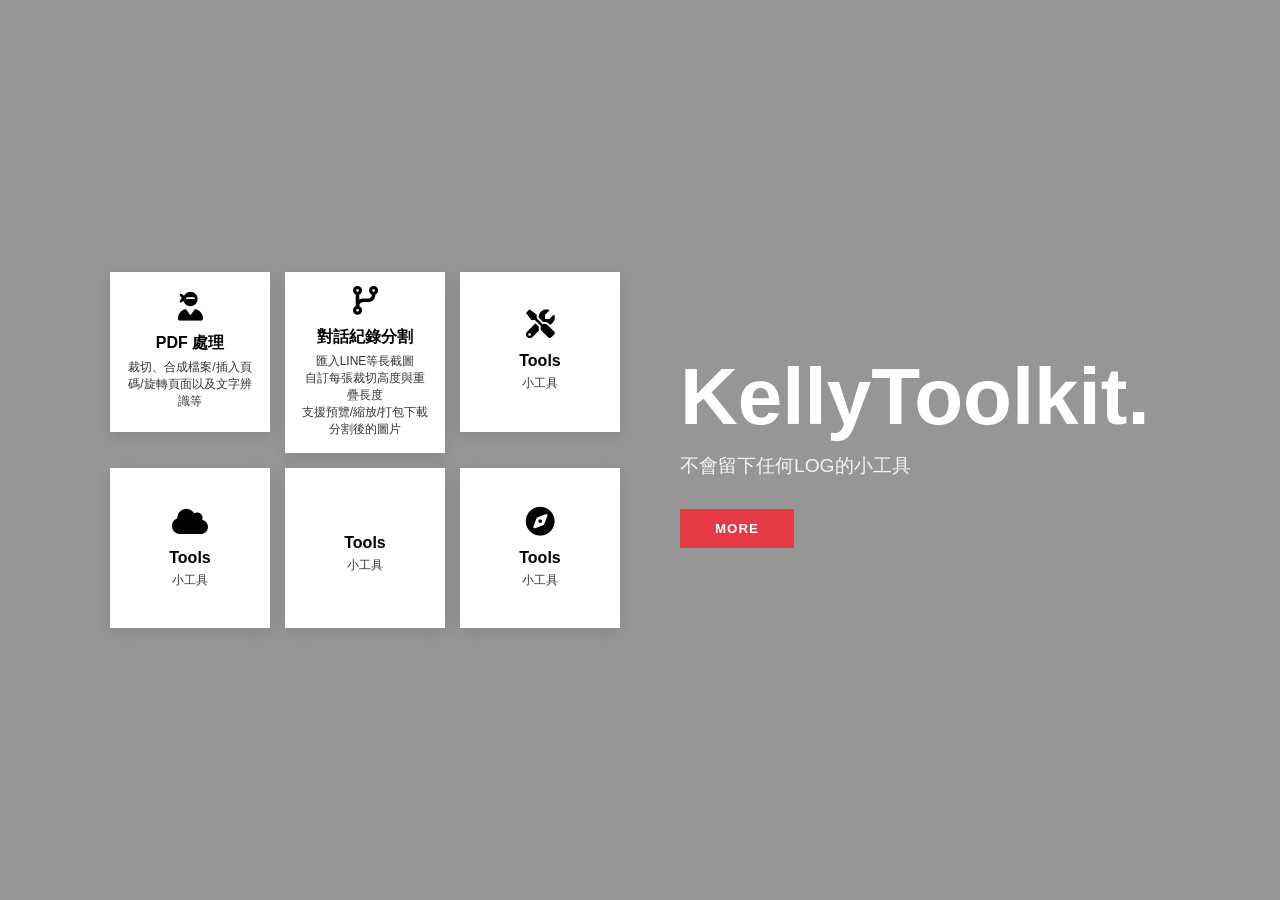
==== index.html @ 1259a44a "Update index.html" ====
<!DOCTYPE html>
<html lang="zh-TW">
<head>
    <meta charset="UTF-8">
    <meta name="viewport" content="width=device-width, initial-scale=1.0">
    <title>Personal Hub | Minimalist</title>
    <link rel="stylesheet" href="style.css">
    <link rel="stylesheet" href="https://cdnjs.cloudflare.com/ajax/libs/font-awesome/6.0.0/css/all.min.css">
</head>
<body>

    <header class="hero">
        <div class="overlay"></div>
        <div class="container hero-content">
            <div class="grid-container">
                <div class="card">
                    <i class="fa-solid fa-user-ninja"></i>
                    <h3>PDF 處理</h3>
                    <p>裁切、合成檔案/插入頁碼/旋轉頁面以及文字辨識等<p>
                </div>
                <div class="card">
                    <i class="fa-solid fa-code-branch"></i>
                    <h3>對話紀錄分割</h3>
                    <p>匯入LINE等長截圖<br>自訂每張裁切高度與重疊長度<br>支援預覽/縮放/打包下載分割後的圖片</p>
                </div>
                <div class="card">
                    <i class="fa-solid fa-screwdriver-wrench"></i>
                    <h3>Tools</h3>
                    <p>小工具</p>
                </div>
                <div class="card">
                    <i class="fa-solid fa-cloud"></i>
                    <h3>Tools</h3>
                    <p>小工具</p>
                </div>
                <div class="card">
                    <i class="fa-solid fa-shield-halved"></i>
                    <h3>Tools</h3>
                    <p>小工具</p>
                </div>
                <div class="card">
                    <i class="fa-solid fa-compass"></i>
                    <h3>Tools</h3>
                    <p>小工具</p>
                </div>
            </div>

            <div class="hero-text">
                <h1>KellyToolkit.</h1>
                <p>不會留下任何LOG的小工具</p>
                <button class="btn-main">MORE</button>
            </div>
        </div>
    </header>

</body>
</html>
---- style.css ----
:root {
    --primary-red: #e63946; /* 類似圖片中的主色調 */
    --dark-bg: #1a1a1a;
    --card-white: #ffffff;
    --text-main: #333;
    --text-light: #f1f1f1;
}

* {
    margin: 0;
    padding: 0;
    box-sizing: border-box;
    font-family: 'Inter', -apple-system, sans-serif;
}

body {
    background-color: #f9f9f9;
}

/* 導航列 */
.navbar {
    background-color: var(--primary-red);
    height: 60px;
    display: flex;
    align-items: center;
    position: fixed;
    width: 100%;
    z-index: 1000;
}

.nav-content {
    display: flex;
    justify-content: space-between;
    width: 100%;
    max-width: 1100px;
    margin: 0 auto;
    padding: 0 20px;
    color: white;
}

.nav-links {
    display: flex;
    list-style: none;
}

.nav-links li { margin-left: 25px; }
.nav-links a { 
    color: white; 
    text-decoration: none; 
    font-size: 0.9rem;
    font-weight: 500;
}

/* Hero 區域與背景 */
.hero {
    height: 100vh;
    background: url('https://images.unsplash.com/photo-1510511459019-5dee667ff88b?auto=format&fit=crop&q=80&w=2070') center/cover;
    position: relative;
    display: flex;
    align-items: center;
}

.overlay {
    position: absolute;
    top: 0; left: 0;
    width: 100%; height: 100%;
    background: rgba(0, 0, 0, 0.4); /* 讓背景模糊且壓深 */
}

.container {
    position: relative;
    z-index: 2;
    max-width: 1100px;
    margin: 0 auto;
    width: 100%;
    padding: 0 20px;
}

/* 九宮格佈局 */
.hero-content {
    display: flex;
    align-items: center;
    justify-content: space-between;
    flex-wrap: wrap;
}

.grid-container {
    display: grid;
    grid-template-columns: repeat(3, 160px); /* 固定方塊大小 */
    gap: 15px;
}

/* 白色方塊設計 */
.card {
    background: var(--card-white);
    aspect-ratio: 1 / 1;
    display: flex;
    flex-direction: column;
    align-items: center;
    justify-content: center;
    text-align: center;
    padding: 15px;
    transition: 0.3s ease;
    cursor: pointer;
    box-shadow: 0 4px 15px rgba(0,0,0,0.1);
}

.card:hover {
    transform: translateY(-5px);
    background: var(--primary-red);
    color: white;
}

.card i {
    font-size: 1.8rem;
    margin-bottom: 12px;
}

.card h3 {
    font-size: 1rem;
    font-weight: 700;
    margin-bottom: 5px;
}

.card p {
    font-size: 0.75rem;
    opacity: 0.8;
}

/* 右側文字 */
.hero-text {
    flex: 1;
    color: white;
    padding-left: 60px;
}

.hero-text h1 {
    font-size: 5rem;
    font-weight: 900;
    margin-bottom: 10px;
}

.hero-text p {
    font-size: 1.2rem;
    margin-bottom: 30px;
    opacity: 0.9;
}

.btn-main {
    background: var(--primary-red);
    color: white;
    border: none;
    padding: 12px 35px;
    font-weight: bold;
    text-transform: uppercase;
    letter-spacing: 1px;
    cursor: pointer;
}

/* 手機版調整 */
@media (max-width: 900px) {
    .hero-content { flex-direction: column-reverse; text-align: center; }
    .hero-text { padding: 0; margin-bottom: 40px; }
    .hero-text h1 { font-size: 3.5rem; }
    .grid-container { grid-template-columns: repeat(2, 150px); }
}
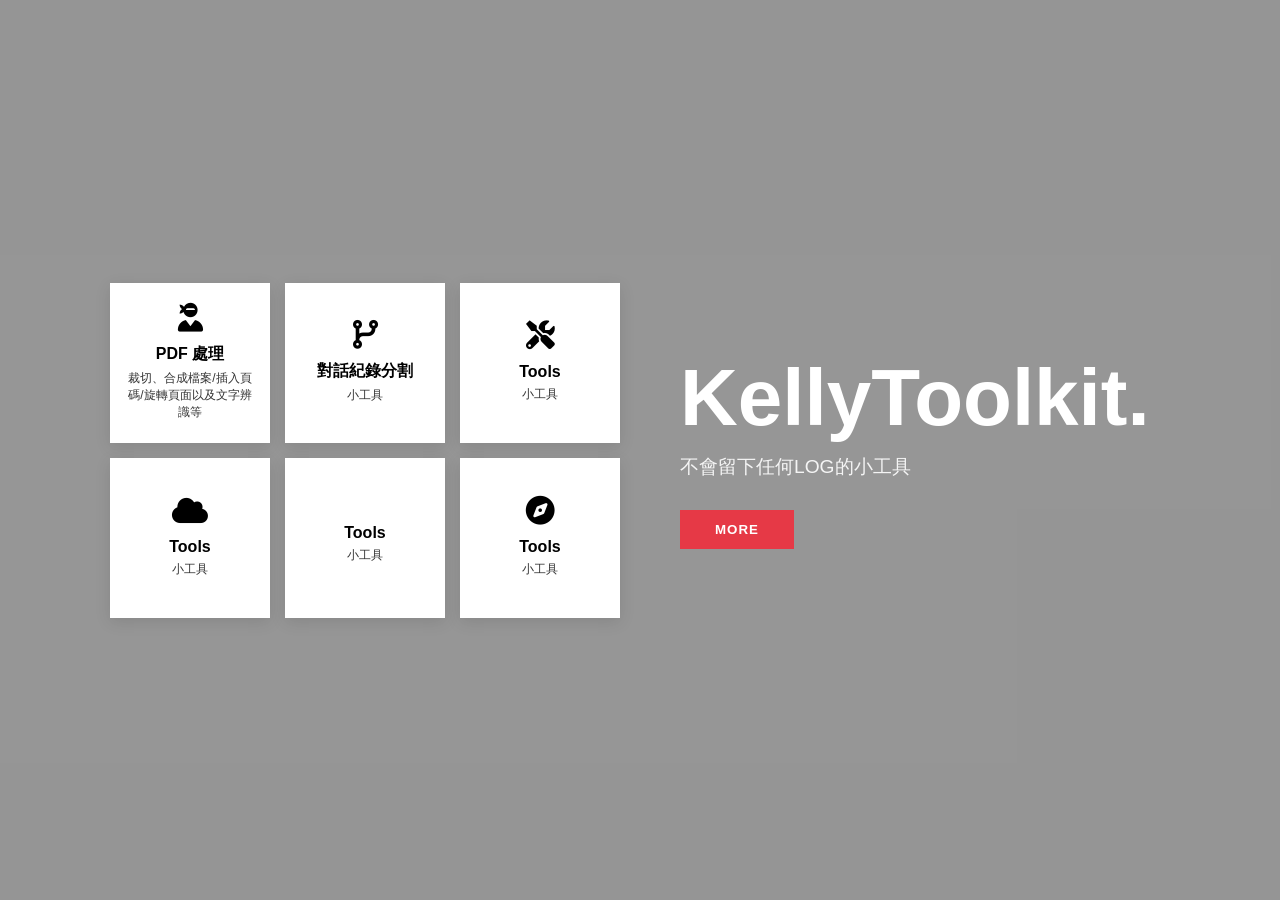
==== commit 9b5e6592: "Update index.html" ====
--- a/index.html
+++ b/index.html
@@ -3,7 +3,7 @@
 <head>
     <meta charset="UTF-8">
     <meta name="viewport" content="width=device-width, initial-scale=1.0">
-    <title>Personal Hub | Minimalist</title>
+    <title>Kelly Toolkit | Minimalist</title>
     <link rel="stylesheet" href="style.css">
     <link rel="stylesheet" href="https://cdnjs.cloudflare.com/ajax/libs/font-awesome/6.0.0/css/all.min.css">
 </head>
@@ -21,7 +21,7 @@
                 <div class="card">
                     <i class="fa-solid fa-code-branch"></i>
                     <h3>對話紀錄分割</h3>
-                    <p>匯入LINE等長截圖<br>自訂每張裁切高度與重疊長度<br>支援預覽/縮放/打包下載分割後的圖片</p>
+                    <p>小工具</p>
                 </div>
                 <div class="card">
                     <i class="fa-solid fa-screwdriver-wrench"></i>
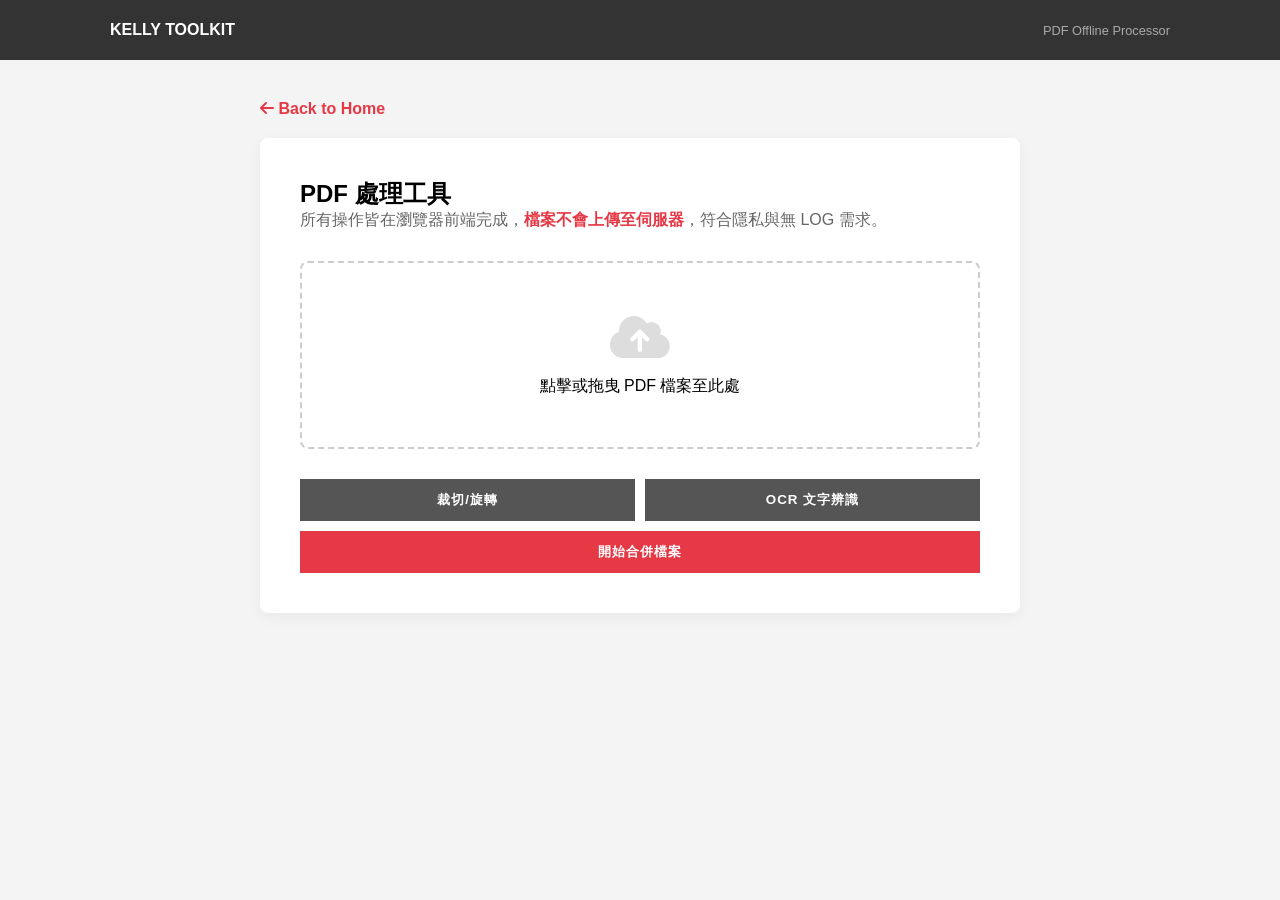
==== commit c663e9be: "Update index.html" ====
--- a/index.html
+++ b/index.html
@@ -3,55 +3,76 @@
 <head>
     <meta charset="UTF-8">
     <meta name="viewport" content="width=device-width, initial-scale=1.0">
-    <title>Kelly Toolkit | Minimalist</title>
+    <title>PDF Toolkit | KellyToolkit</title>
     <link rel="stylesheet" href="style.css">
     <link rel="stylesheet" href="https://cdnjs.cloudflare.com/ajax/libs/font-awesome/6.0.0/css/all.min.css">
+    <style>
+        /* PDF 頁面專屬微調 */
+        .pdf-container {
+            padding-top: 100px;
+            min-height: 100vh;
+            background: #f4f4f4;
+        }
+        .back-btn {
+            display: inline-block;
+            margin-bottom: 20px;
+            color: #e63946;
+            text-decoration: none;
+            font-weight: bold;
+        }
+        .tool-section {
+            background: white;
+            padding: 40px;
+            border-radius: 8px;
+            box-shadow: 0 4px 15px rgba(0,0,0,0.05);
+        }
+        .upload-area {
+            border: 2px dashed #ccc;
+            padding: 50px;
+            text-align: center;
+            border-radius: 8px;
+            margin-top: 20px;
+            transition: 0.3s;
+            cursor: pointer;
+        }
+        .upload-area:hover {
+            border-color: #e63946;
+            background: #fff5f5;
+        }
+    </style>
 </head>
 <body>
 
-    <header class="hero">
-        <div class="overlay"></div>
-        <div class="container hero-content">
-            <div class="grid-container">
-                <div class="card">
-                    <i class="fa-solid fa-user-ninja"></i>
-                    <h3>PDF 處理</h3>
-                    <p>裁切、合成檔案/插入頁碼/旋轉頁面以及文字辨識等<p>
+    <nav class="navbar" style="background: #333;"> <div class="container" style="display: flex; justify-content: space-between; align-items: center; height: 60px; padding: 0 20px;">
+            <a href="index.html" style="color: white; text-decoration: none; font-weight: bold;">KELLY TOOLKIT</a>
+            <span style="color: #aaa; font-size: 0.8rem;">PDF Offline Processor</span>
+        </div>
+    </nav>
+
+    <main class="pdf-container">
+        <div class="container" style="max-width: 800px; margin: 0 auto; padding: 0 20px;">
+            <a href="index.html" class="back-btn"><i class="fa-solid fa-arrow-left"></i> Back to Home</a>
+            
+            <section class="tool-section">
+                <h1>PDF 處理工具</h1>
+                <p style="color: #666; margin-bottom: 30px;">
+                    所有操作皆在瀏覽器前端完成，<strong style="color: #e63946;">檔案不會上傳至伺服器</strong>，符合隱私與無 LOG 需求。
+                </p>
+
+                <div class="upload-area">
+                    <i class="fa-solid fa-cloud-arrow-up" style="font-size: 3rem; color: #ddd; margin-bottom: 15px;"></i>
+                    <p>點擊或拖曳 PDF 檔案至此處</p>
+                    <input type="file" style="display: none;" id="pdfUpload">
                 </div>
-                <div class="card">
-                    <i class="fa-solid fa-code-branch"></i>
-                    <h3>對話紀錄分割</h3>
-                    <p>小工具</p>
+
+                <div style="margin-top: 30px; display: grid; grid-template-columns: 1fr 1fr; gap: 10px;">
+                    <button class="btn-main" style="background: #555; width: 100%;">裁切/旋轉</button>
+                    <button class="btn-main" style="background: #555; width: 100%;">OCR 文字辨識</button>
+                    <button class="btn-main" style="width: 100%; grid-column: span 2;">開始合併檔案</button>
                 </div>
-                <div class="card">
-                    <i class="fa-solid fa-screwdriver-wrench"></i>
-                    <h3>Tools</h3>
-                    <p>小工具</p>
-                </div>
-                <div class="card">
-                    <i class="fa-solid fa-cloud"></i>
-                    <h3>Tools</h3>
-                    <p>小工具</p>
-                </div>
-                <div class="card">
-                    <i class="fa-solid fa-shield-halved"></i>
-                    <h3>Tools</h3>
-                    <p>小工具</p>
-                </div>
-                <div class="card">
-                    <i class="fa-solid fa-compass"></i>
-                    <h3>Tools</h3>
-                    <p>小工具</p>
-                </div>
-            </div>
-
-            <div class="hero-text">
-                <h1>KellyToolkit.</h1>
-                <p>不會留下任何LOG的小工具</p>
-                <button class="btn-main">MORE</button>
-            </div>
+            </section>
         </div>
-    </header>
+    </main>
 
 </body>
 </html>
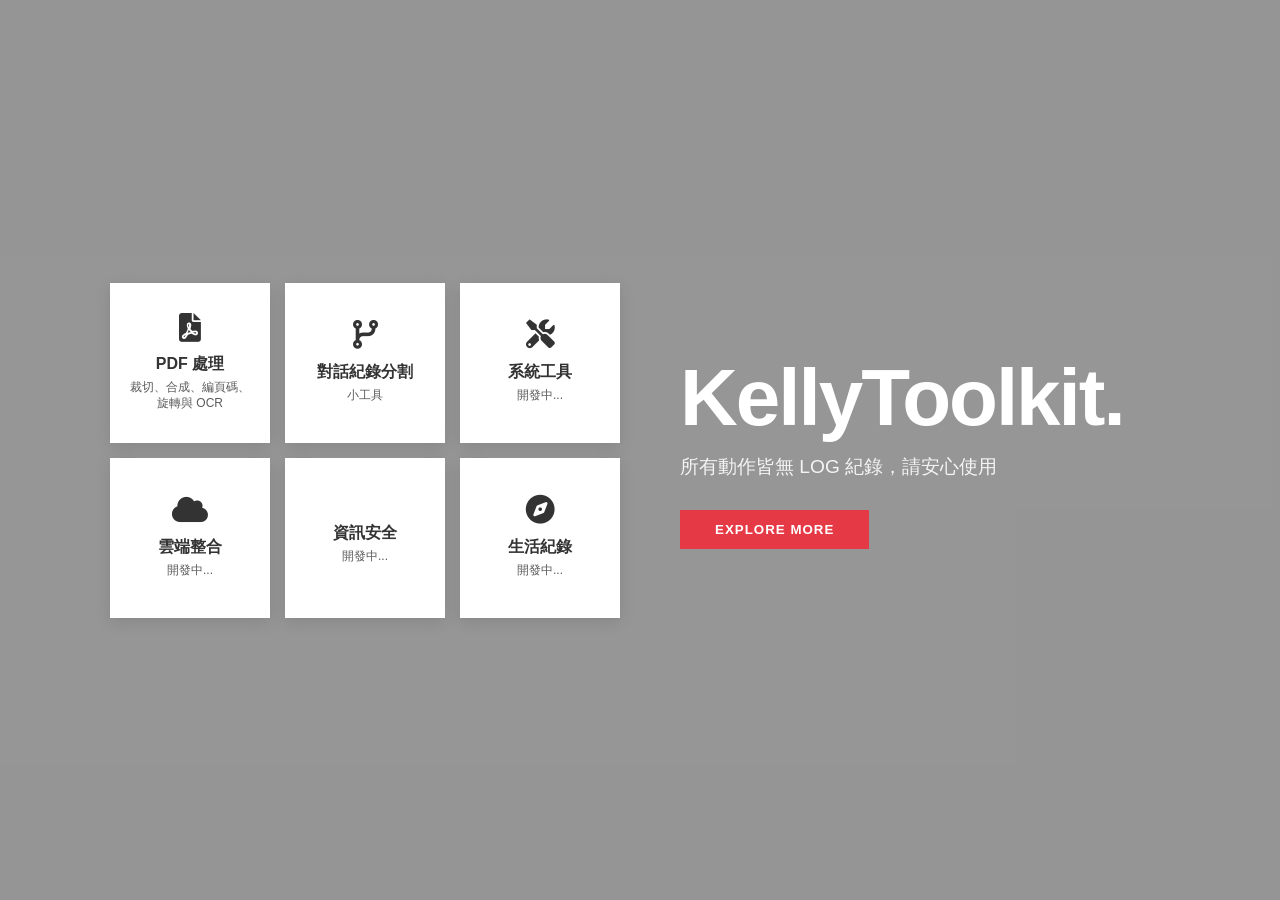
==== commit 9e7099d1: "Update index.html" ====
--- a/index.html
+++ b/index.html
@@ -3,76 +3,60 @@
 <head>
     <meta charset="UTF-8">
     <meta name="viewport" content="width=device-width, initial-scale=1.0">
-    <title>PDF Toolkit | KellyToolkit</title>
+    <title>Kelly Toolkit | Minimalist</title>
     <link rel="stylesheet" href="style.css">
     <link rel="stylesheet" href="https://cdnjs.cloudflare.com/ajax/libs/font-awesome/6.0.0/css/all.min.css">
-    <style>
-        /* PDF 頁面專屬微調 */
-        .pdf-container {
-            padding-top: 100px;
-            min-height: 100vh;
-            background: #f4f4f4;
-        }
-        .back-btn {
-            display: inline-block;
-            margin-bottom: 20px;
-            color: #e63946;
-            text-decoration: none;
-            font-weight: bold;
-        }
-        .tool-section {
-            background: white;
-            padding: 40px;
-            border-radius: 8px;
-            box-shadow: 0 4px 15px rgba(0,0,0,0.05);
-        }
-        .upload-area {
-            border: 2px dashed #ccc;
-            padding: 50px;
-            text-align: center;
-            border-radius: 8px;
-            margin-top: 20px;
-            transition: 0.3s;
-            cursor: pointer;
-        }
-        .upload-area:hover {
-            border-color: #e63946;
-            background: #fff5f5;
-        }
-    </style>
 </head>
 <body>
 
-    <nav class="navbar" style="background: #333;"> <div class="container" style="display: flex; justify-content: space-between; align-items: center; height: 60px; padding: 0 20px;">
-            <a href="index.html" style="color: white; text-decoration: none; font-weight: bold;">KELLY TOOLKIT</a>
-            <span style="color: #aaa; font-size: 0.8rem;">PDF Offline Processor</span>
-        </div>
-    </nav>
-
-    <main class="pdf-container">
-        <div class="container" style="max-width: 800px; margin: 0 auto; padding: 0 20px;">
-            <a href="index.html" class="back-btn"><i class="fa-solid fa-arrow-left"></i> Back to Home</a>
-            
-            <section class="tool-section">
-                <h1>PDF 處理工具</h1>
-                <p style="color: #666; margin-bottom: 30px;">
-                    所有操作皆在瀏覽器前端完成，<strong style="color: #e63946;">檔案不會上傳至伺服器</strong>，符合隱私與無 LOG 需求。
-                </p>
-
-                <div class="upload-area">
-                    <i class="fa-solid fa-cloud-arrow-up" style="font-size: 3rem; color: #ddd; margin-bottom: 15px;"></i>
-                    <p>點擊或拖曳 PDF 檔案至此處</p>
-                    <input type="file" style="display: none;" id="pdfUpload">
+    <header class="hero">
+        <div class="overlay"></div>
+        <div class="container hero-content">
+            <div class="grid-container">
+                <a href="pdf.html" class="card">
+                    <i class="fa-solid fa-file-pdf"></i>
+                    <h3>PDF 處理</h3>
+                    <p>裁切、合成、編頁碼、旋轉與 OCR</p>
+                </a>
+                
+                <div class="card">
+                    <i class="fa-solid fa-code-branch"></i>
+                    <h3>對話紀錄分割</h3>
+                    <p>小工具</p>
+                </div>
+                
+                <div class="card">
+                    <i class="fa-solid fa-screwdriver-wrench"></i>
+                    <h3>系統工具</h3>
+                    <p>開發中...</p>
                 </div>
 
-                <div style="margin-top: 30px; display: grid; grid-template-columns: 1fr 1fr; gap: 10px;">
-                    <button class="btn-main" style="background: #555; width: 100%;">裁切/旋轉</button>
-                    <button class="btn-main" style="background: #555; width: 100%;">OCR 文字辨識</button>
-                    <button class="btn-main" style="width: 100%; grid-column: span 2;">開始合併檔案</button>
+                <div class="card">
+                    <i class="fa-solid fa-cloud"></i>
+                    <h3>雲端整合</h3>
+                    <p>開發中...</p>
                 </div>
-            </section>
+
+                <div class="card">
+                    <i class="fa-solid fa-shield-halved"></i>
+                    <h3>資訊安全</h3>
+                    <p>開發中...</p>
+                </div>
+
+                <div class="card">
+                    <i class="fa-solid fa-compass"></i>
+                    <h3>生活紀錄</h3>
+                    <p>開發中...</p>
+                </div>
+            </div>
+
+            <div class="hero-text">
+                <h1>KellyToolkit.</h1>
+                <p>所有動作皆無 LOG 紀錄，請安心使用</p>
+                <button class="btn-main">EXPLORE MORE</button>
+            </div>
         </div>
-    </main>
+    </header>
 
 </body>
 </html>
--- a/style.css
+++ b/style.css
@@ -1,166 +1,437 @@
 :root {
-    --primary-red: #e63946; /* 類似圖片中的主色調 */
+
+    --primary-red: #e63946; 
+
     --dark-bg: #1a1a1a;
+
     --card-white: #ffffff;
+
     --text-main: #333;
+
     --text-light: #f1f1f1;
-}
+
+    --gray-bg: #f9f9f9;
+
+}
+
+
 
 * {
+
     margin: 0;
+
     padding: 0;
+
     box-sizing: border-box;
-    font-family: 'Inter', -apple-system, sans-serif;
-}
+
+    font-family: 'Inter', -apple-system, BlinkMacSystemFont, "Segoe UI", Roboto, sans-serif;
+
+}
+
+
 
 body {
-    background-color: #f9f9f9;
-}
+
+    background-color: var(--gray-bg);
+
+}
+
+
 
 /* 導航列 */
+
 .navbar {
+
     background-color: var(--primary-red);
+
     height: 60px;
-    display: flex;
+
+    display: flex;
+
     align-items: center;
+
     position: fixed;
+
     width: 100%;
+
     z-index: 1000;
-}
+
+}
+
+
 
 .nav-content {
-    display: flex;
+
+    display: flex;
+
     justify-content: space-between;
+
     width: 100%;
+
     max-width: 1100px;
+
     margin: 0 auto;
+
     padding: 0 20px;
+
     color: white;
-}
+
+}
+
+
 
 .nav-links {
-    display: flex;
+
+    display: flex;
+
     list-style: none;
-}
+
+}
+
+
 
 .nav-links li { margin-left: 25px; }
+
 .nav-links a { 
+
     color: white; 
+
     text-decoration: none; 
+
     font-size: 0.9rem;
+
     font-weight: 500;
-}
+
+}
+
+
 
 /* Hero 區域與背景 */
+
 .hero {
+
     height: 100vh;
+
     background: url('https://images.unsplash.com/photo-1510511459019-5dee667ff88b?auto=format&fit=crop&q=80&w=2070') center/cover;
+
     position: relative;
-    display: flex;
+
+    display: flex;
+
     align-items: center;
-}
+
+}
+
+
 
 .overlay {
+
     position: absolute;
+
     top: 0; left: 0;
+
     width: 100%; height: 100%;
-    background: rgba(0, 0, 0, 0.4); /* 讓背景模糊且壓深 */
-}
+
+    background: rgba(0, 0, 0, 0.4); 
+
+}
+
+
 
 .container {
+
     position: relative;
+
     z-index: 2;
+
     max-width: 1100px;
+
     margin: 0 auto;
+
     width: 100%;
+
     padding: 0 20px;
-}
+
+}
+
+
 
 /* 九宮格佈局 */
+
 .hero-content {
-    display: flex;
+
+    display: flex;
+
     align-items: center;
+
     justify-content: space-between;
+
     flex-wrap: wrap;
-}
+
+}
+
+
 
 .grid-container {
+
     display: grid;
-    grid-template-columns: repeat(3, 160px); /* 固定方塊大小 */
+
+    grid-template-columns: repeat(3, 160px); 
+
     gap: 15px;
-}
-
-/* 白色方塊設計 */
+
+}
+
+
+
+/* 白色方塊設計 (支援 div 與 a 標籤) */
+
 .card {
+
     background: var(--card-white);
+
     aspect-ratio: 1 / 1;
-    display: flex;
+
+    display: flex;
+
     flex-direction: column;
+
     align-items: center;
+
     justify-content: center;
+
     text-align: center;
+
     padding: 15px;
+
     transition: 0.3s ease;
+
     cursor: pointer;
+
     box-shadow: 0 4px 15px rgba(0,0,0,0.1);
-}
+
+    
+
+    /* 修正連結預設樣式 */
+
+    text-decoration: none;
+
+    color: var(--text-main);
+
+}
+
+
 
 .card:hover {
+
     transform: translateY(-5px);
+
     background: var(--primary-red);
+
+    color: white !important; /* 強制變白 */
+
+}
+
+
+
+.card i {
+
+    font-size: 1.8rem;
+
+    margin-bottom: 12px;
+
+}
+
+
+
+.card h3 {
+
+    font-size: 1rem;
+
+    font-weight: 700;
+
+    margin-bottom: 5px;
+
+}
+
+
+
+.card p {
+
+    font-size: 0.75rem;
+
+    opacity: 0.8;
+
+    line-height: 1.3;
+
+}
+
+
+
+/* 右側文字 */
+
+.hero-text {
+
+    flex: 1;
+
     color: white;
-}
-
-.card i {
-    font-size: 1.8rem;
-    margin-bottom: 12px;
-}
-
-.card h3 {
-    font-size: 1rem;
-    font-weight: 700;
-    margin-bottom: 5px;
-}
-
-.card p {
-    font-size: 0.75rem;
-    opacity: 0.8;
-}
-
-/* 右側文字 */
-.hero-text {
-    flex: 1;
+
+    padding-left: 60px;
+
+}
+
+
+
+.hero-text h1 {
+
+    font-size: 5rem;
+
+    font-weight: 900;
+
+    margin-bottom: 10px;
+
+    letter-spacing: -2px;
+
+}
+
+
+
+.hero-text p {
+
+    font-size: 1.2rem;
+
+    margin-bottom: 30px;
+
+    opacity: 0.9;
+
+}
+
+
+
+.btn-main {
+
+    background: var(--primary-red);
+
     color: white;
-    padding-left: 60px;
-}
-
-.hero-text h1 {
-    font-size: 5rem;
-    font-weight: 900;
-    margin-bottom: 10px;
-}
-
-.hero-text p {
-    font-size: 1.2rem;
-    margin-bottom: 30px;
-    opacity: 0.9;
-}
-
-.btn-main {
-    background: var(--primary-red);
-    color: white;
+
     border: none;
+
     padding: 12px 35px;
+
     font-weight: bold;
+
     text-transform: uppercase;
+
     letter-spacing: 1px;
+
     cursor: pointer;
-}
+
+    transition: 0.3s;
+
+}
+
+
+
+.btn-main:hover {
+
+    filter: brightness(1.2);
+
+}
+
+
+
+/* --- PDF 頁面專用樣式 --- */
+
+.pdf-container {
+
+    padding: 120px 0 60px;
+
+    min-height: 100vh;
+
+}
+
+
+
+.back-btn {
+
+    display: inline-block;
+
+    margin-bottom: 25px;
+
+    color: var(--primary-red);
+
+    text-decoration: none;
+
+    font-weight: 600;
+
+    font-size: 0.9rem;
+
+}
+
+
+
+.tool-section {
+
+    background: white;
+
+    padding: 40px;
+
+    border-radius: 12px;
+
+    box-shadow: 0 10px 30px rgba(0,0,0,0.05);
+
+}
+
+
+
+.upload-area {
+
+    border: 2px dashed #ddd;
+
+    padding: 60px 20px;
+
+    text-align: center;
+
+    border-radius: 8px;
+
+    margin: 25px 0;
+
+    transition: 0.3s;
+
+    cursor: pointer;
+
+    background: #fafafa;
+
+}
+
+
+
+.upload-area:hover {
+
+    border-color: var(--primary-red);
+
+    background: #fff5f5;
+
+}
+
+
 
 /* 手機版調整 */
+
 @media (max-width: 900px) {
+
     .hero-content { flex-direction: column-reverse; text-align: center; }
+
     .hero-text { padding: 0; margin-bottom: 40px; }
+
     .hero-text h1 { font-size: 3.5rem; }
-    .grid-container { grid-template-columns: repeat(2, 150px); }
-}
+
+    .grid-container { 
+
+        grid-template-columns: repeat(2, 150px); 
+
+        justify-content: center;
+
+    }
+
+}
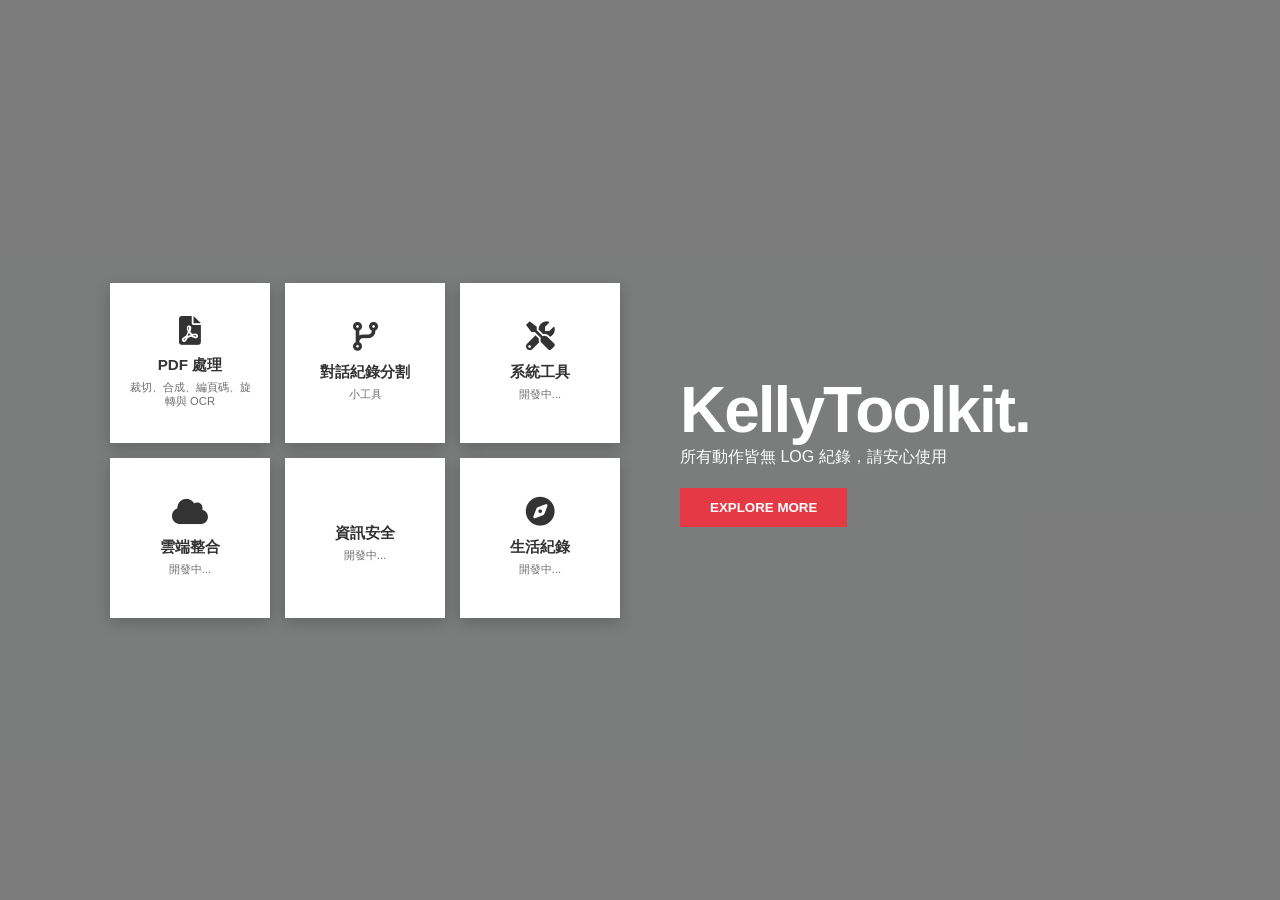
==== commit 454035e9: "Update index.html" ====
--- a/index.html
+++ b/index.html
@@ -13,7 +13,7 @@
         <div class="overlay"></div>
         <div class="container hero-content">
             <div class="grid-container">
-                <a href="pdf.html" class="card">
+                <a href="pdf.html" class="card" target="_blank" rel="noopener noreferrer">
                     <i class="fa-solid fa-file-pdf"></i>
                     <h3>PDF 處理</h3>
                     <p>裁切、合成、編頁碼、旋轉與 OCR</p>
--- a/style.css
+++ b/style.css
@@ -1,437 +1,105 @@
 :root {
-
-    --primary-red: #e63946; 
-
+    --primary-red: #e63946;
     --dark-bg: #1a1a1a;
-
     --card-white: #ffffff;
-
     --text-main: #333;
-
-    --text-light: #f1f1f1;
-
-    --gray-bg: #f9f9f9;
-
+    --gray-bg: #f8f9fa;
 }
 
+* { margin: 0; padding: 0; box-sizing: border-box; font-family: 'Inter', sans-serif; }
 
+body { background: var(--gray-bg); }
 
-* {
+/* --- 導航列 --- */
+.navbar {
+    background-color: var(--primary-red);
+    height: 60px;
+    display: flex;
+    align-items: center;
+    position: fixed;
+    top: 0; width: 100%;
+    z-index: 1000;
+}
+.nav-content {
+    max-width: 1100px;
+    margin: 0 auto;
+    width: 100%;
+    padding: 0 20px;
+    display: flex;
+    justify-content: space-between;
+    align-items: center;
+}
+.logo { font-weight: 900; color: white; text-decoration: none; }
+.nav-links a { color: white; text-decoration: none; font-size: 0.9rem; }
 
-    margin: 0;
-
-    padding: 0;
-
-    box-sizing: border-box;
-
-    font-family: 'Inter', -apple-system, BlinkMacSystemFont, "Segoe UI", Roboto, sans-serif;
-
+/* --- 首頁 Hero 區域 --- */
+.hero {
+    height: 100vh;
+    background: url('https://images.unsplash.com/photo-1510511459019-5dee667ff88b?auto=format&fit=crop&q=80&w=2070') center/cover;
+    position: relative;
+    display: flex;
+    align-items: center;
+}
+.overlay {
+    position: absolute; top: 0; left: 0; width: 100%; height: 100%;
+    background: rgba(0, 0, 0, 0.5);
+}
+.hero .container {
+    position: relative; z-index: 2; width: 100%; max-width: 1100px;
+    margin: 0 auto; padding: 0 20px;
+    display: flex; justify-content: space-between; align-items: center;
 }
 
+/* 九宮格方塊 */
+.grid-container {
+    display: grid;
+    grid-template-columns: repeat(3, 160px);
+    gap: 15px;
+}
+.card {
+    background: var(--card-white);
+    aspect-ratio: 1/1;
+    display: flex;
+    flex-direction: column;
+    align-items: center;
+    justify-content: center;
+    text-align: center;
+    padding: 15px;
+    text-decoration: none;
+    color: var(--text-main);
+    transition: 0.3s;
+    box-shadow: 0 4px 15px rgba(0,0,0,0.2);
+}
+.card:hover { transform: translateY(-5px); background: var(--primary-red); color: white !important; }
+.card i { font-size: 1.8rem; margin-bottom: 10px; }
+.card h3 { font-size: 0.95rem; margin-bottom: 5px; }
+.card p { font-size: 0.7rem; opacity: 0.7; line-height: 1.2; }
 
+/* 首頁文字 */
+.hero-text { flex: 1; padding-left: 60px; color: white; }
+.hero-text h1 { font-size: 4rem; letter-spacing: -2px; }
+.btn-main { background: var(--primary-red); color: white; border: none; padding: 12px 30px; cursor: pointer; font-weight: bold; margin-top: 20px; }
 
-body {
+/* --- PDF 工具頁佈局 --- */
+.pdf-layout { display: flex; margin-top: 60px; height: calc(100vh - 60px); }
+.pdf-sidebar { width: 250px; background: white; border-right: 1px solid #ddd; padding: 20px 0; }
+.sidebar-item { padding: 15px 25px; cursor: pointer; color: #555; border-left: 4px solid transparent; transition: 0.2s; }
+.sidebar-item i { margin-right: 10px; }
+.sidebar-item:hover, .sidebar-item.active { background: #fff5f5; color: var(--primary-red); border-left: 4px solid var(--primary-red); }
 
-    background-color: var(--gray-bg);
+.pdf-workspace { flex: 1; padding: 40px; background: #f0f2f5; overflow-y: auto; }
+.workspace-card { background: white; max-width: 800px; margin: 0 auto; padding: 40px; border-radius: 12px; box-shadow: 0 4px 20px rgba(0,0,0,0.05); }
+.upload-box { border: 2px dashed #ddd; background: #fafafa; padding: 60px; text-align: center; margin: 20px 0; cursor: pointer; }
+.upload-box i { font-size: 3rem; color: #ccc; margin-bottom: 10px; }
+.upload-box span { color: var(--primary-red); text-decoration: underline; }
+.btn-execute { width: 100%; padding: 15px; background: var(--primary-red); color: white; border: none; border-radius: 6px; font-weight: bold; cursor: pointer; }
 
+/* 響應式 */
+@media (max-width: 900px) {
+    .hero .container { flex-direction: column-reverse; text-align: center; }
+    .hero-text { padding-left: 0; margin-bottom: 30px; }
+    .grid-container { grid-template-columns: repeat(2, 140px); }
+    .pdf-layout { flex-direction: column; }
+    .pdf-sidebar { width: 100%; flex-direction: row; overflow-x: auto; height: auto; }
+    .sidebar-item { white-space: nowrap; }
 }
-
-
-
-/* 導航列 */
-
-.navbar {
-
-    background-color: var(--primary-red);
-
-    height: 60px;
-
-    display: flex;
-
-    align-items: center;
-
-    position: fixed;
-
-    width: 100%;
-
-    z-index: 1000;
-
-}
-
-
-
-.nav-content {
-
-    display: flex;
-
-    justify-content: space-between;
-
-    width: 100%;
-
-    max-width: 1100px;
-
-    margin: 0 auto;
-
-    padding: 0 20px;
-
-    color: white;
-
-}
-
-
-
-.nav-links {
-
-    display: flex;
-
-    list-style: none;
-
-}
-
-
-
-.nav-links li { margin-left: 25px; }
-
-.nav-links a { 
-
-    color: white; 
-
-    text-decoration: none; 
-
-    font-size: 0.9rem;
-
-    font-weight: 500;
-
-}
-
-
-
-/* Hero 區域與背景 */
-
-.hero {
-
-    height: 100vh;
-
-    background: url('https://images.unsplash.com/photo-1510511459019-5dee667ff88b?auto=format&fit=crop&q=80&w=2070') center/cover;
-
-    position: relative;
-
-    display: flex;
-
-    align-items: center;
-
-}
-
-
-
-.overlay {
-
-    position: absolute;
-
-    top: 0; left: 0;
-
-    width: 100%; height: 100%;
-
-    background: rgba(0, 0, 0, 0.4); 
-
-}
-
-
-
-.container {
-
-    position: relative;
-
-    z-index: 2;
-
-    max-width: 1100px;
-
-    margin: 0 auto;
-
-    width: 100%;
-
-    padding: 0 20px;
-
-}
-
-
-
-/* 九宮格佈局 */
-
-.hero-content {
-
-    display: flex;
-
-    align-items: center;
-
-    justify-content: space-between;
-
-    flex-wrap: wrap;
-
-}
-
-
-
-.grid-container {
-
-    display: grid;
-
-    grid-template-columns: repeat(3, 160px); 
-
-    gap: 15px;
-
-}
-
-
-
-/* 白色方塊設計 (支援 div 與 a 標籤) */
-
-.card {
-
-    background: var(--card-white);
-
-    aspect-ratio: 1 / 1;
-
-    display: flex;
-
-    flex-direction: column;
-
-    align-items: center;
-
-    justify-content: center;
-
-    text-align: center;
-
-    padding: 15px;
-
-    transition: 0.3s ease;
-
-    cursor: pointer;
-
-    box-shadow: 0 4px 15px rgba(0,0,0,0.1);
-
-    
-
-    /* 修正連結預設樣式 */
-
-    text-decoration: none;
-
-    color: var(--text-main);
-
-}
-
-
-
-.card:hover {
-
-    transform: translateY(-5px);
-
-    background: var(--primary-red);
-
-    color: white !important; /* 強制變白 */
-
-}
-
-
-
-.card i {
-
-    font-size: 1.8rem;
-
-    margin-bottom: 12px;
-
-}
-
-
-
-.card h3 {
-
-    font-size: 1rem;
-
-    font-weight: 700;
-
-    margin-bottom: 5px;
-
-}
-
-
-
-.card p {
-
-    font-size: 0.75rem;
-
-    opacity: 0.8;
-
-    line-height: 1.3;
-
-}
-
-
-
-/* 右側文字 */
-
-.hero-text {
-
-    flex: 1;
-
-    color: white;
-
-    padding-left: 60px;
-
-}
-
-
-
-.hero-text h1 {
-
-    font-size: 5rem;
-
-    font-weight: 900;
-
-    margin-bottom: 10px;
-
-    letter-spacing: -2px;
-
-}
-
-
-
-.hero-text p {
-
-    font-size: 1.2rem;
-
-    margin-bottom: 30px;
-
-    opacity: 0.9;
-
-}
-
-
-
-.btn-main {
-
-    background: var(--primary-red);
-
-    color: white;
-
-    border: none;
-
-    padding: 12px 35px;
-
-    font-weight: bold;
-
-    text-transform: uppercase;
-
-    letter-spacing: 1px;
-
-    cursor: pointer;
-
-    transition: 0.3s;
-
-}
-
-
-
-.btn-main:hover {
-
-    filter: brightness(1.2);
-
-}
-
-
-
-/* --- PDF 頁面專用樣式 --- */
-
-.pdf-container {
-
-    padding: 120px 0 60px;
-
-    min-height: 100vh;
-
-}
-
-
-
-.back-btn {
-
-    display: inline-block;
-
-    margin-bottom: 25px;
-
-    color: var(--primary-red);
-
-    text-decoration: none;
-
-    font-weight: 600;
-
-    font-size: 0.9rem;
-
-}
-
-
-
-.tool-section {
-
-    background: white;
-
-    padding: 40px;
-
-    border-radius: 12px;
-
-    box-shadow: 0 10px 30px rgba(0,0,0,0.05);
-
-}
-
-
-
-.upload-area {
-
-    border: 2px dashed #ddd;
-
-    padding: 60px 20px;
-
-    text-align: center;
-
-    border-radius: 8px;
-
-    margin: 25px 0;
-
-    transition: 0.3s;
-
-    cursor: pointer;
-
-    background: #fafafa;
-
-}
-
-
-
-.upload-area:hover {
-
-    border-color: var(--primary-red);
-
-    background: #fff5f5;
-
-}
-
-
-
-/* 手機版調整 */
-
-@media (max-width: 900px) {
-
-    .hero-content { flex-direction: column-reverse; text-align: center; }
-
-    .hero-text { padding: 0; margin-bottom: 40px; }
-
-    .hero-text h1 { font-size: 3.5rem; }
-
-    .grid-container { 
-
-        grid-template-columns: repeat(2, 150px); 
-
-        justify-content: center;
-
-    }
-
-}
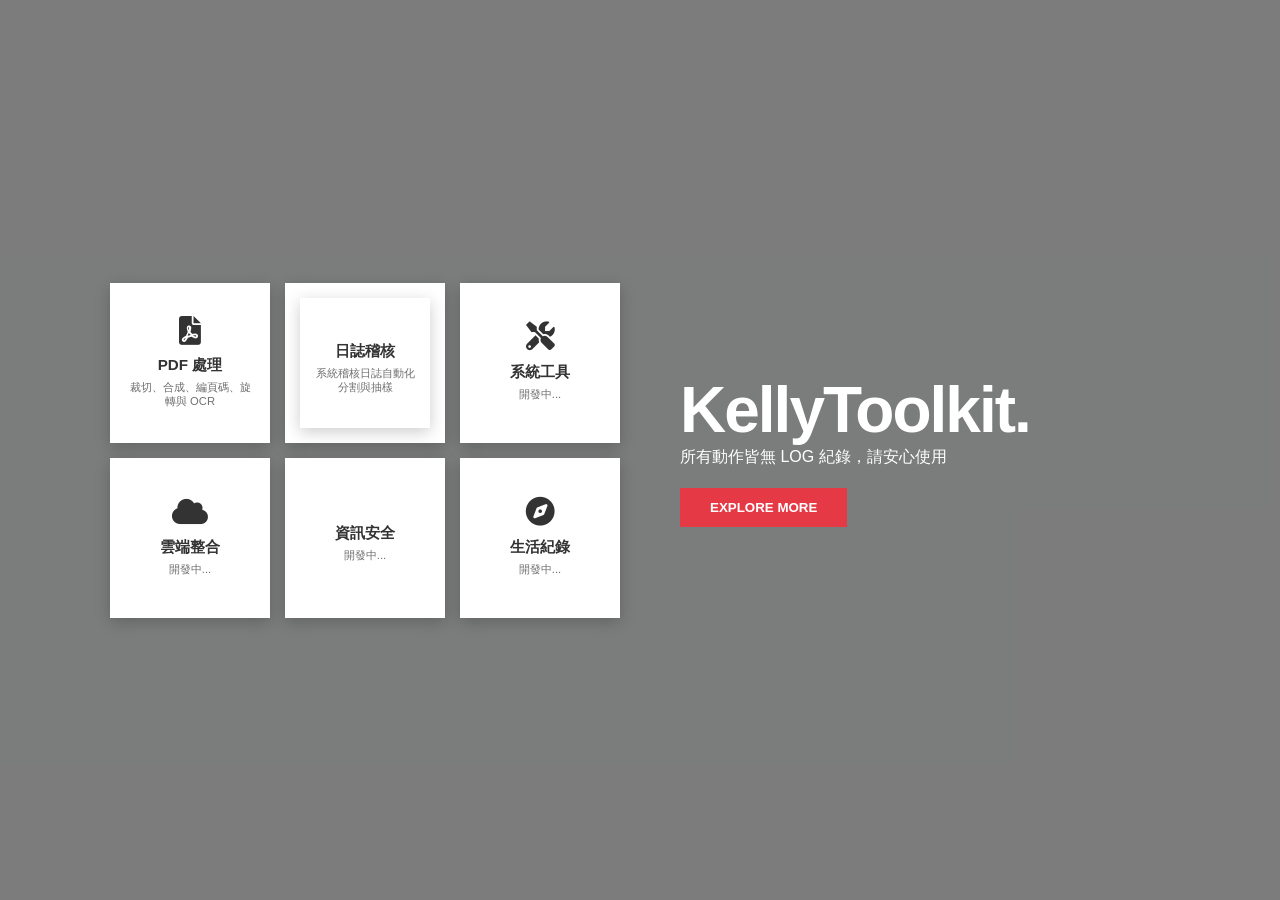
==== commit 88b1295a: "Update index.html" ====
--- a/index.html
+++ b/index.html
@@ -20,9 +20,11 @@
                 </a>
                 
                 <div class="card">
-                    <i class="fa-solid fa-code-branch"></i>
-                    <h3>對話紀錄分割</h3>
-                    <p>小工具</p>
+                    <a href="sa.html" class="card" target="_blank" rel="noopener noreferrer">
+                    <i class="fa-solid fa-shield-halved"></i>
+                    <h3>日誌稽核</h3>
+                    <p>系統稽核日誌自動化分割與抽樣</p>
+                </a>
                 </div>
                 
                 <div class="card">
--- a/style.css
+++ b/style.css
@@ -103,3 +103,111 @@
     .pdf-sidebar { width: 100%; flex-direction: row; overflow-x: auto; height: auto; }
     .sidebar-item { white-space: nowrap; }
 }
+
+/* 檔案清單樣式 */
+.sortable-list {
+    list-style: none;
+    margin-top: 20px;
+    padding: 0;
+}
+
+.file-item {
+    background: #fff;
+    border: 1px solid #eee;
+    padding: 12px 15px;
+    margin-bottom: 8px;
+    display: flex;
+    justify-content: space-between;
+    align-items: center;
+    border-radius: 6px;
+    font-size: 0.9rem;
+    color: #444;
+}
+
+/* 拖曳時的影子效果 */
+.sortable-ghost {
+    opacity: 0.4;
+    background: #fff5f5;
+    border: 1px dashed var(--primary-red);
+}
+
+#status-msg {
+    text-align: center;
+    font-size: 0.85rem;
+}
+
+/* 工具選項區 (裁切頁碼用) */
+.tool-options-area {
+    display: flex;
+    justify-content: center;
+    gap: 30px;
+    margin: 20px 0;
+    padding: 20px;
+    background: #fdfdfd;
+    border-radius: 8px;
+}
+
+.input-group {
+    display: flex;
+    flex-direction: column;
+    text-align: left;
+}
+
+.input-group label {
+    font-size: 0.8rem;
+    font-weight: bold;
+    color: #888;
+    margin-bottom: 5px;
+    text-transform: uppercase;
+}
+
+.input-group input {
+    padding: 10px;
+    border: 1px solid #ddd;
+    border-radius: 4px;
+    width: 100px;
+    font-size: 1rem;
+    text-align: center;
+    outline: none;
+    transition: 0.3s;
+}
+
+.input-group input:focus {
+    border-color: var(--primary-red);
+    box-shadow: 0 0 5px rgba(230, 57, 70, 0.2);
+}
+
+/* 編頁碼選項區 */
+.radio-group {
+    display: flex;
+    flex-direction: column;
+    align-items: center;
+}
+
+.radio-group label {
+    font-size: 0.8rem;
+    font-weight: bold;
+    color: #888;
+    margin-bottom: 10px;
+    text-transform: uppercase;
+}
+
+.radio-options {
+    display: flex;
+    gap: 20px;
+}
+
+.radio-options label {
+    font-size: 0.95rem;
+    color: #333;
+    cursor: pointer;
+    display: flex;
+    align-items: center;
+    gap: 5px;
+    text-transform: none; /* 覆蓋上方的 uppercase */
+}
+
+/* 修飾 Radio 按鈕顏色 */
+input[type="radio"] {
+    accent-color: var(--primary-red);
+}
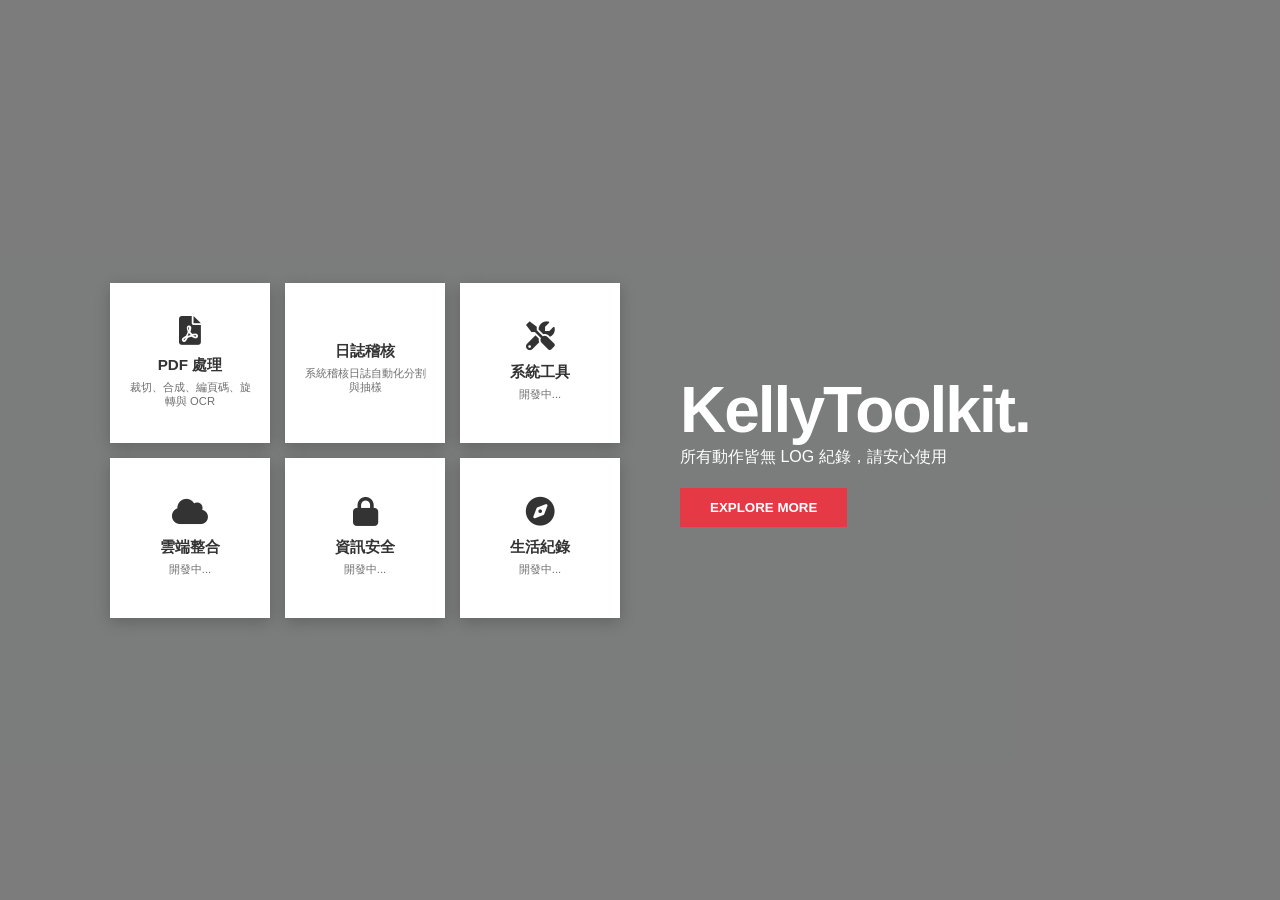
==== commit a73d137d: "Update index.html" ====
--- a/index.html
+++ b/index.html
@@ -19,13 +19,11 @@
                     <p>裁切、合成、編頁碼、旋轉與 OCR</p>
                 </a>
                 
-                <div class="card">
-                    <a href="sa.html" class="card" target="_blank" rel="noopener noreferrer">
+                <a href="sa.html" class="card" target="_blank" rel="noopener noreferrer">
                     <i class="fa-solid fa-shield-halved"></i>
                     <h3>日誌稽核</h3>
                     <p>系統稽核日誌自動化分割與抽樣</p>
                 </a>
-                </div>
                 
                 <div class="card">
                     <i class="fa-solid fa-screwdriver-wrench"></i>
@@ -40,8 +38,7 @@
                 </div>
 
                 <div class="card">
-                    <i class="fa-solid fa-shield-halved"></i>
-                    <h3>資訊安全</h3>
+                    <i class="fa-solid fa-lock"></i> <h3>資訊安全</h3>
                     <p>開發中...</p>
                 </div>
 
--- a/style.css
+++ b/style.css
@@ -211,3 +211,23 @@
 input[type="radio"] {
     accent-color: var(--primary-red);
 }
+
+.file-input-box {
+    background: #fff;
+    padding: 15px;
+    border-radius: 6px;
+    border: 1px solid #ddd;
+    display: flex;
+    flex-direction: column;
+}
+
+.file-input-box label {
+    font-size: 0.8rem;
+    font-weight: bold;
+    color: #666;
+    margin-bottom: 8px;
+}
+
+.file-input-box input {
+    font-size: 0.9rem;
+}
